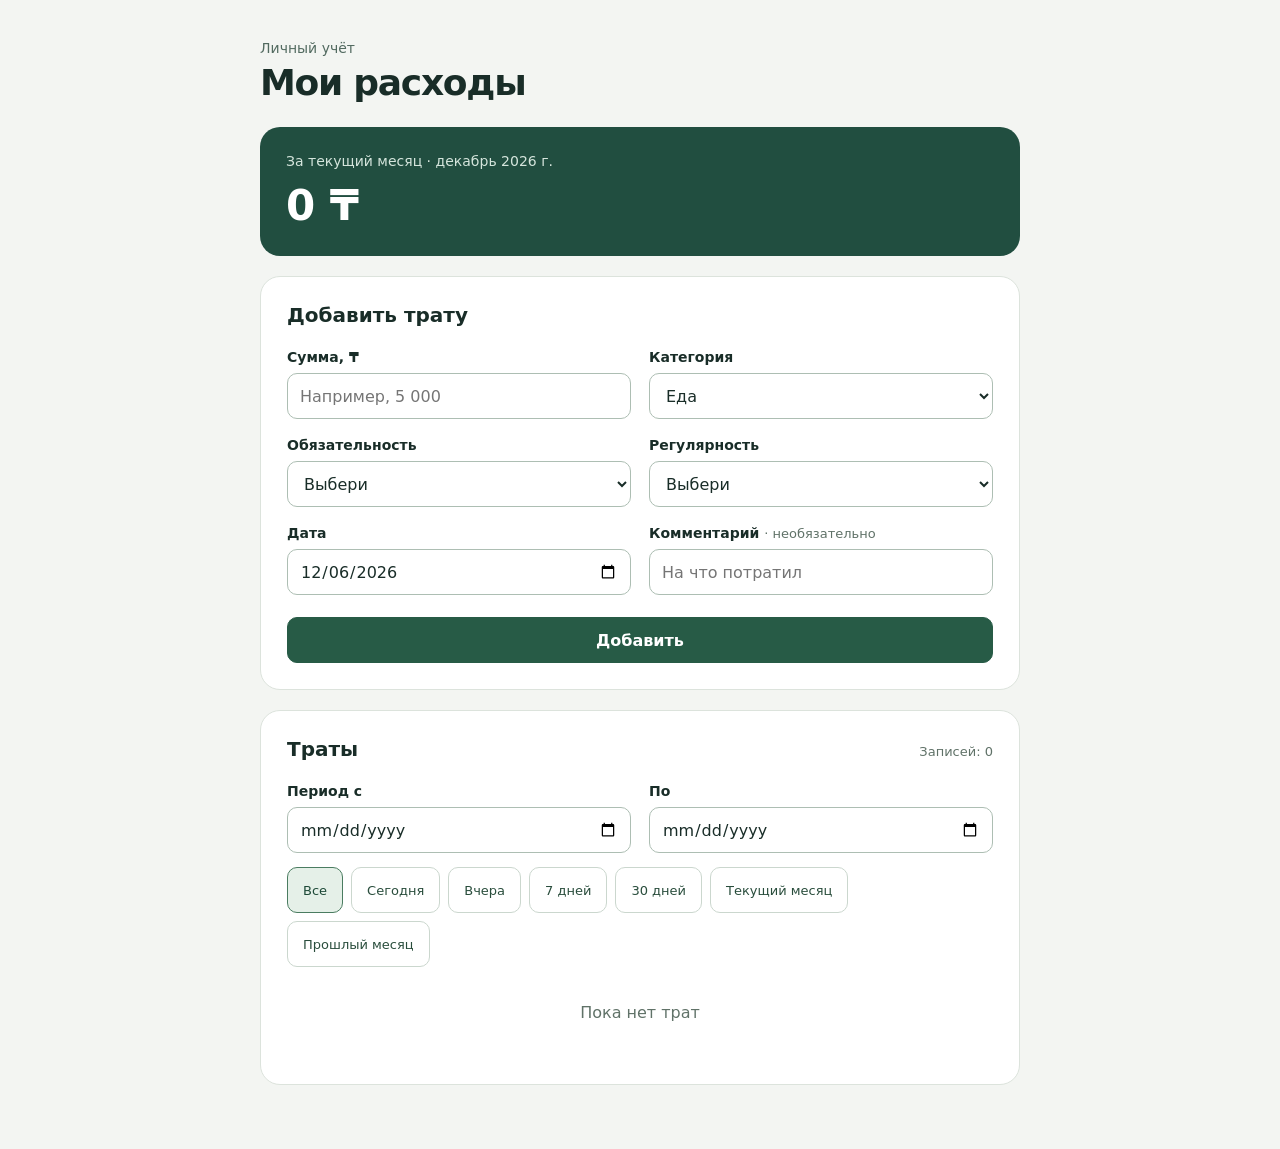
==== index.html @ bd961235 "Добавить поля обязательные не обязательные" ====
<!doctype html>
<html lang="ru">
<head>
  <meta charset="utf-8">
  <meta name="viewport" content="width=device-width, initial-scale=1">
  <meta name="color-scheme" content="light">
  <title>Мои расходы</title>
  <link rel="stylesheet" href="styles.css">
  <script src="script.js" defer></script>
</head>
<body>
  <main>
    <header><p class="eyebrow">Личный учёт</p><h1>Мои расходы</h1></header>
    <section class="summary" aria-label="Итог за текущий месяц">
      <p>За текущий месяц · <span id="month-label"></span></p>
      <strong id="month-total">0 ₸</strong>
    </section>
    <section class="card" aria-labelledby="form-title">
      <h2 id="form-title">Добавить трату</h2>
      <form id="expense-form" novalidate>
        <div class="form-grid">
          <div><label for="amount">Сумма, ₸</label><input id="amount" name="amount" type="text" inputmode="numeric" placeholder="Например, 5 000" required aria-describedby="amount-error"><p class="error" id="amount-error"></p></div>
          <div><label for="category">Категория</label><select id="category" name="category" required><option>Еда</option><option>Транспорт</option><option>Дом</option><option>покупки</option></select></div>
          <div><label for="necessity">Обязательность</label><select id="necessity" name="necessity" required aria-describedby="necessity-error"><option value="">Выбери</option><option value="required">Обязательная</option><option value="optional">Необязательная</option></select><p class="error" id="necessity-error" role="status"></p></div>
          <div><label for="regularity">Регулярность</label><select id="regularity" name="regularity" required aria-describedby="regularity-error"><option value="">Выбери</option><option value="regular">Регулярная</option><option value="irregular">Нерегулярная</option></select><p class="error" id="regularity-error" role="status"></p></div>
          <div><label for="date">Дата</label><input id="date" name="date" type="date" required aria-describedby="date-error"><p class="error" id="date-error"></p></div>
          <div><label for="comment">Комментарий <span class="muted">· необязательно</span></label><input id="comment" name="comment" type="text" placeholder="На что потратил"></div>
        </div>
        <button class="primary" type="submit">Добавить</button>
        <p id="form-status" role="status"></p>
      </form>
    </section>
    <section class="card" aria-labelledby="list-title">
      <div class="section-heading"><h2 id="list-title">Траты</h2><span class="muted" id="count"></span></div>
      <div class="period-fields">
        <div><label for="period-from">Период с</label><input id="period-from" type="date" aria-describedby="period-error"></div>
        <div><label for="period-to">По</label><input id="period-to" type="date" aria-describedby="period-error"></div>
      </div>
      <div class="presets" role="group" aria-label="Период списка">
        <button type="button" data-period="all" aria-pressed="true">Все</button>
        <button type="button" data-period="today" aria-pressed="false">Сегодня</button>
        <button type="button" data-period="yesterday" aria-pressed="false">Вчера</button>
        <button type="button" data-period="week" aria-pressed="false">7 дней</button>
        <button type="button" data-period="days30" aria-pressed="false">30 дней</button>
        <button type="button" data-period="month" aria-pressed="false">Текущий месяц</button>
        <button type="button" data-period="previous" aria-pressed="false">Прошлый месяц</button>
      </div>
      <p id="period-error" class="error" role="status"></p>
      <p id="storage-status" class="error" role="status"></p>
      <p id="empty" class="empty">Пока нет трат</p>
      <ul id="expense-list" aria-label="Список трат"></ul>
    </section>
  </main>
</body>
</html>
---- styles.css ----
:root { font-family: system-ui, -apple-system, sans-serif; color: #192d28; background: #f3f5f2; color-scheme: light; }
* { box-sizing: border-box; }
body { margin: 0; }
main { max-width: 800px; margin: 0 auto; padding: 40px 20px 64px; }
h1 { font-size: clamp(28px, 5vw, 36px); margin: 0 0 24px; letter-spacing: -.035em; }
h2 { font-size: 20px; margin: 0 0 22px; }
p { margin: 0; }
.eyebrow { color: #526a60; margin-bottom: 6px; font-size: 14px; }
.summary { background: #214e40; color: #fff; border-radius: 20px; padding: 26px; margin-bottom: 20px; }
.summary p { color: #d5e5dc; font-size: 14px; }
.summary strong { display: block; font-size: clamp(28px, 7vw, 42px); margin-top: 12px; overflow-wrap: anywhere; }
.card { background: #fff; border: 1px solid #dce3dc; border-radius: 20px; padding: 26px; margin-top: 20px; }
.form-grid, .period-fields { display: grid; grid-template-columns: repeat(2, minmax(0, 1fr)); gap: 18px; }
label { display: block; font-size: 14px; margin-bottom: 8px; font-weight: 600; }
input, select, button { min-height: 46px; font: inherit; border-radius: 10px; }
input, select { display: block; width: 100%; min-width: 0; border: 1px solid #adbeb3; background: #fff; color: #192d28; padding: 10px 12px; }
input[type="date"] { appearance: none; }
button { cursor: pointer; padding: 10px 15px; border: 1px solid #cbd7ce; color: #294d3c; background: #fff; }
button:hover { background: #edf4ee; }
button:focus-visible, input:focus-visible, select:focus-visible { outline: 3px solid #90b8a3; outline-offset: 3px; }
input[aria-invalid="true"] { border-color: #b33326; }
.primary { background: #275b46; border-color: #275b46; color: white; margin-top: 22px; width: 100%; font-weight: 600; }
.primary:hover { background: #1d4937; }
.muted { color: #607268; font-weight: 400; font-size: 13px; }
.error { color: #ad3024; font-size: 14px; line-height: 1.5; }
.error:not(:empty), #form-status:not(:empty) { margin-top: 10px; }
#form-status { font-size: 14px; color: #275b46; }
.section-heading { display: flex; align-items: baseline; justify-content: space-between; gap: 12px; }
.presets { display: flex; flex-wrap: wrap; gap: 8px; margin-top: 14px; }
.presets button { font-size: 13px; }
.presets button[aria-pressed="true"] { background: #e5f0e8; border-color: #4a7c60; color: #1d4937; }
.empty { text-align: center; color: #607268; padding: 36px 0 16px; }
ul { list-style: none; padding: 0; margin: 20px 0 0; }
.expense { border-top: 1px solid #e5eae5; padding: 18px 0; }
.expense:last-child { padding-bottom: 0; }
.expense-top { display: flex; justify-content: space-between; align-items: baseline; gap: 16px; }
.expense-amount { text-align: right; overflow-wrap: anywhere; min-width: 0; }
.expense-meta { color: #607268; font-size: 13px; margin-top: 6px; }
.expense-comment { margin-top: 10px; overflow-wrap: anywhere; white-space: pre-wrap; line-height: 1.5; }
[hidden] { display: none !important; }
@media (max-width: 540px) {
  main { padding: 24px 16px 40px; }
  .card, .summary { padding: 20px; border-radius: 16px; }
  .form-grid { grid-template-columns: minmax(0, 1fr); gap: 16px; }
  .period-fields { gap: 10px; }
  .period-fields input { padding: 10px 6px; font-size: 14px; }
}
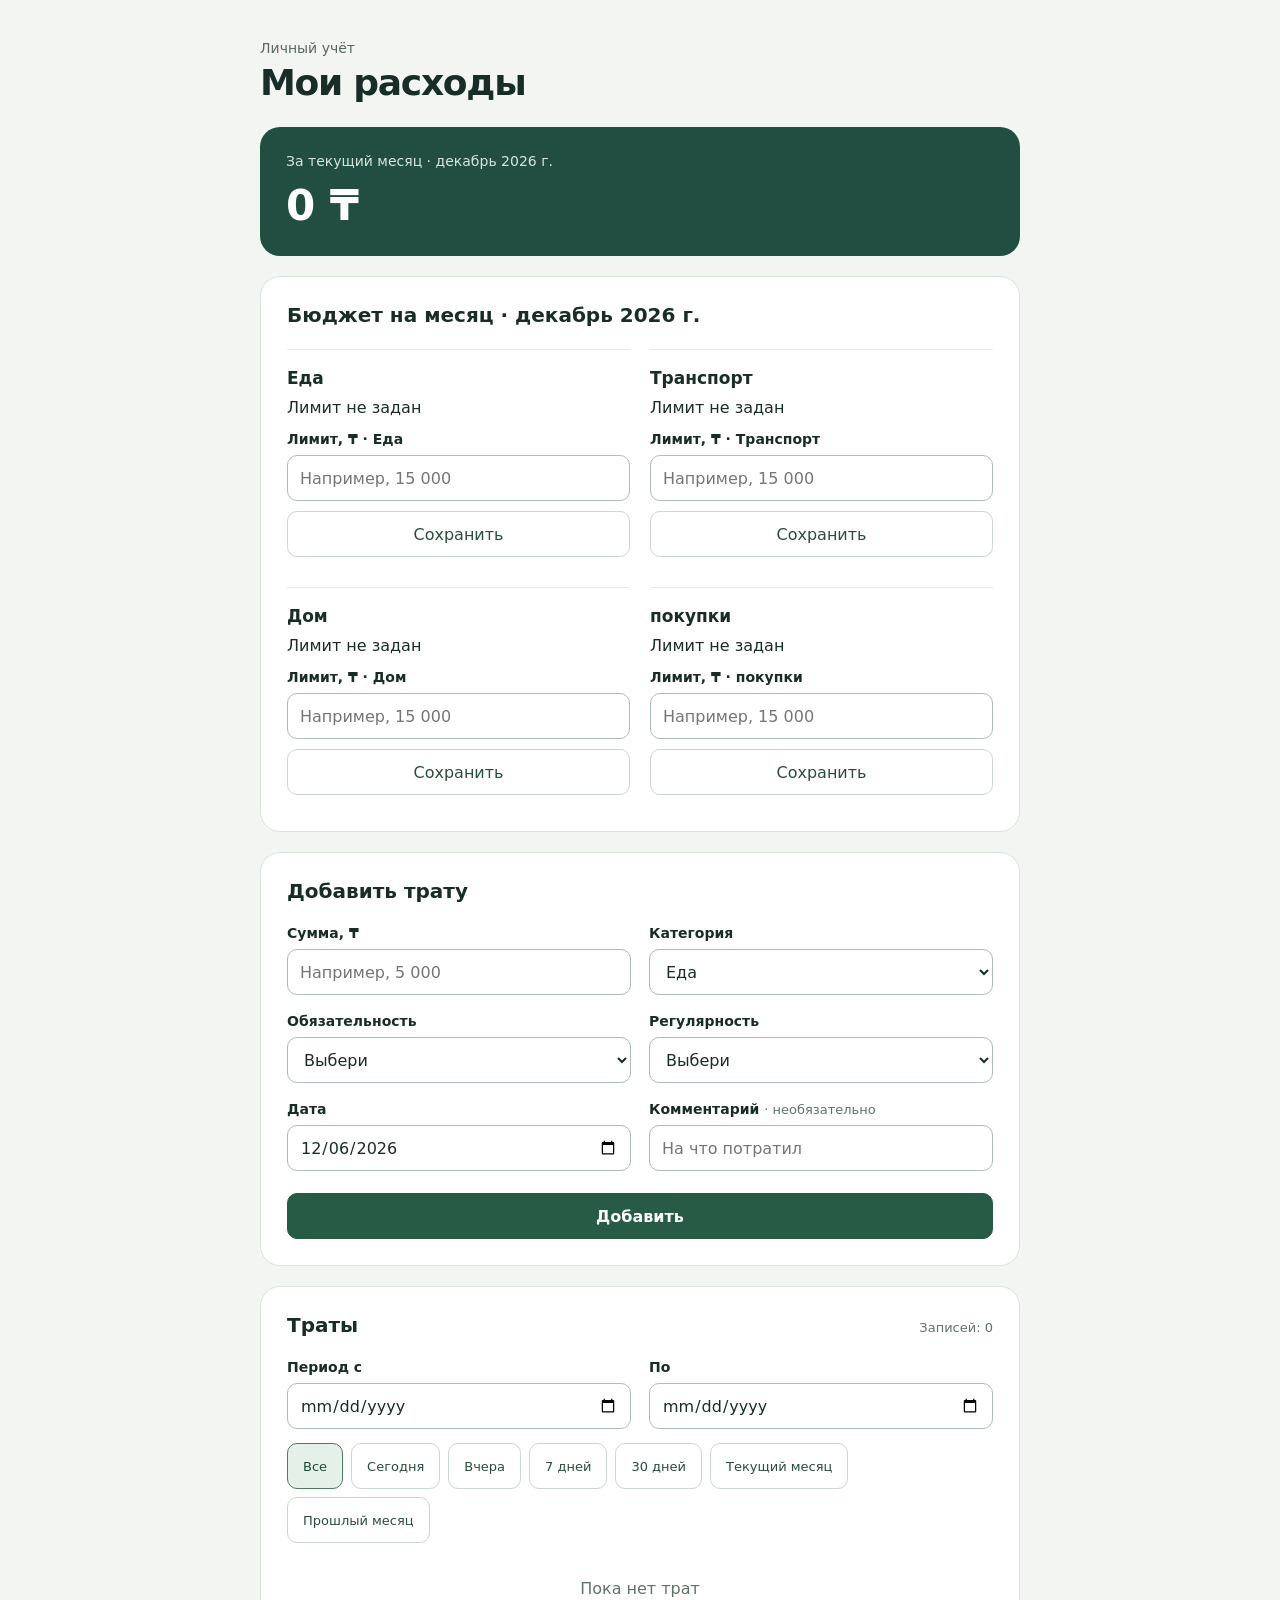
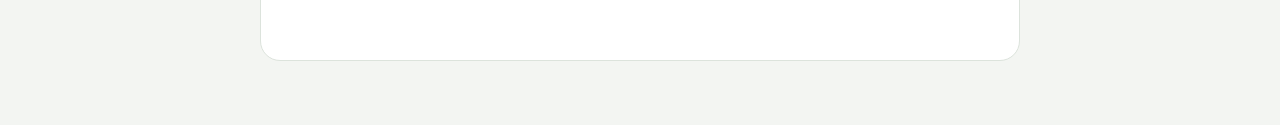
==== commit 856a61c1: "Добавлены месячные лимиты по категориям" ====
--- a/index.html
+++ b/index.html
@@ -14,6 +14,11 @@
     <section class="summary" aria-label="Итог за текущий месяц">
       <p>За текущий месяц · <span id="month-label"></span></p>
       <strong id="month-total">0 ₸</strong>
+    </section>
+    <section class="card" aria-labelledby="budget-title">
+      <h2 id="budget-title">Бюджет на месяц · <span id="budget-month"></span></h2>
+      <p id="budget-storage-status" class="error" role="status"></p>
+      <div id="budget-categories" class="budget-grid"></div>
     </section>
     <section class="card" aria-labelledby="form-title">
       <h2 id="form-title">Добавить трату</h2>
--- a/styles.css
+++ b/styles.css
@@ -11,6 +11,14 @@
 .summary strong { display: block; font-size: clamp(28px, 7vw, 42px); margin-top: 12px; overflow-wrap: anywhere; }
 .card { background: #fff; border: 1px solid #dce3dc; border-radius: 20px; padding: 26px; margin-top: 20px; }
 .form-grid, .period-fields { display: grid; grid-template-columns: repeat(2, minmax(0, 1fr)); gap: 18px; }
+.budget-grid { display: grid; grid-template-columns: repeat(2, minmax(0, 1fr)); gap: 20px; }
+.budget-category { min-width: 0; border-top: 1px solid #e5eae5; padding-top: 18px; }
+.budget-category h3 { font-size: 17px; margin: 0 0 10px; }
+.budget-category p { overflow-wrap: anywhere; }
+.budget-category label { margin-top: 14px; }
+.budget-category button { margin-top: 10px; width: 100%; }
+.budget-message { margin-top: 10px; font-size: 14px; }
+button:disabled { cursor: default; opacity: .6; }
 label { display: block; font-size: 14px; margin-bottom: 8px; font-weight: 600; }
 input, select, button { min-height: 46px; font: inherit; border-radius: 10px; }
 input, select { display: block; width: 100%; min-width: 0; border: 1px solid #adbeb3; background: #fff; color: #192d28; padding: 10px 12px; }
@@ -41,7 +49,7 @@
 @media (max-width: 540px) {
   main { padding: 24px 16px 40px; }
   .card, .summary { padding: 20px; border-radius: 16px; }
-  .form-grid { grid-template-columns: minmax(0, 1fr); gap: 16px; }
+  .form-grid, .budget-grid { grid-template-columns: minmax(0, 1fr); gap: 16px; }
   .period-fields { gap: 10px; }
   .period-fields input { padding: 10px 6px; font-size: 14px; }
 }
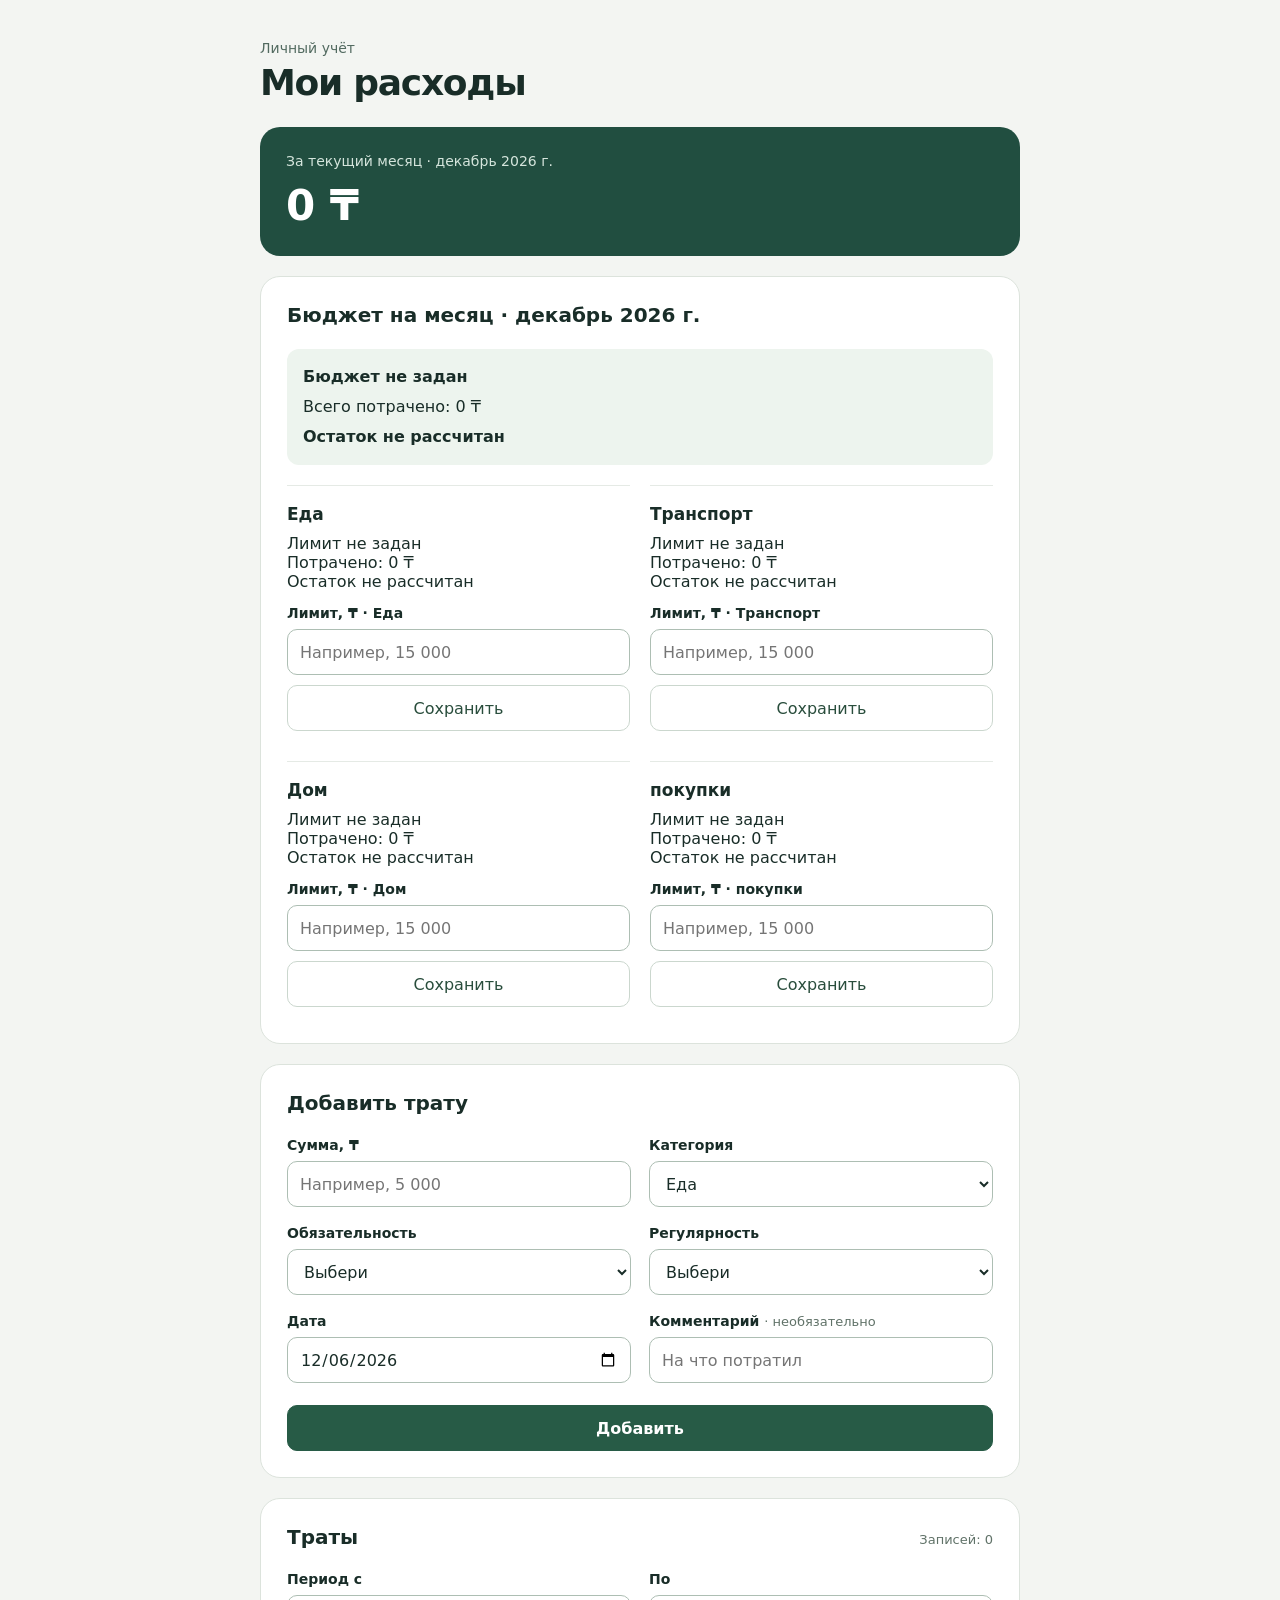
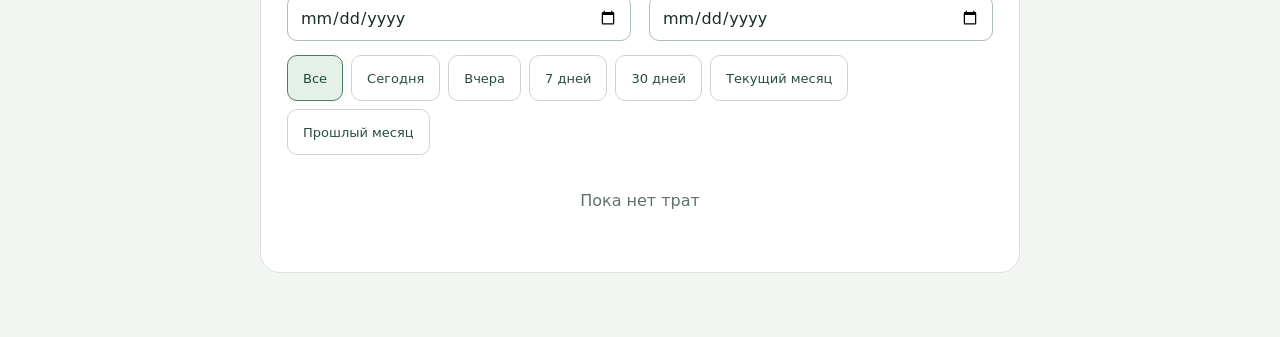
==== commit 6c9a491d: "Добавлен общий бюджет месяца" ====
--- a/index.html
+++ b/index.html
@@ -18,6 +18,13 @@
     <section class="card" aria-labelledby="budget-title">
       <h2 id="budget-title">Бюджет на месяц · <span id="budget-month"></span></h2>
       <p id="budget-storage-status" class="error" role="status"></p>
+      <div class="budget-overview" aria-label="Общий бюджет месяца">
+        <p id="budget-total">Бюджет не задан</p>
+        <p id="budget-spent">Всего потрачено: 0 ₸</p>
+        <p id="budget-remaining">Остаток не рассчитан</p>
+        <p id="budget-completeness" class="muted" hidden></p>
+        <p id="budget-warning" class="error" role="status" hidden></p>
+      </div>
       <div id="budget-categories" class="budget-grid"></div>
     </section>
     <section class="card" aria-labelledby="form-title">
--- a/styles.css
+++ b/styles.css
@@ -12,6 +12,10 @@
 .card { background: #fff; border: 1px solid #dce3dc; border-radius: 20px; padding: 26px; margin-top: 20px; }
 .form-grid, .period-fields { display: grid; grid-template-columns: repeat(2, minmax(0, 1fr)); gap: 18px; }
 .budget-grid { display: grid; grid-template-columns: repeat(2, minmax(0, 1fr)); gap: 20px; }
+.budget-overview { background: #edf4ee; border-radius: 12px; padding: 16px; margin: 16px 0 20px; }
+.budget-overview p { overflow-wrap: anywhere; line-height: 1.5; }
+.budget-overview p + p { margin-top: 6px; }
+#budget-total, #budget-remaining { font-weight: 600; }
 .budget-category { min-width: 0; border-top: 1px solid #e5eae5; padding-top: 18px; }
 .budget-category h3 { font-size: 17px; margin: 0 0 10px; }
 .budget-category p { overflow-wrap: anywhere; }
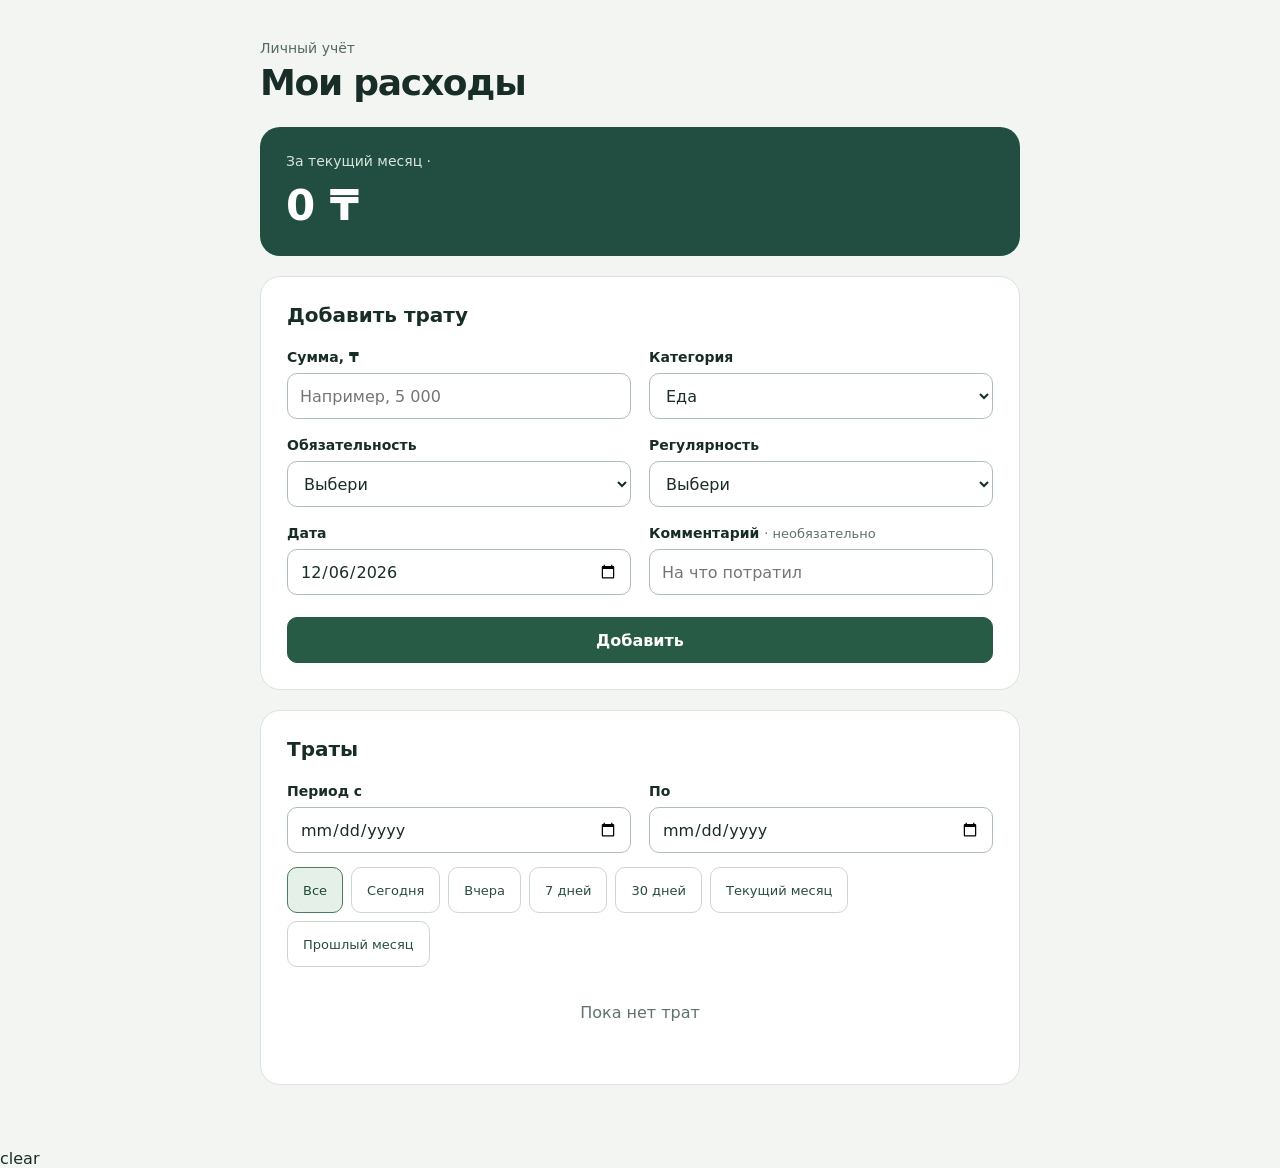
==== commit bf8c8059: "Сохранены текущие изменения страницы" ====
--- a/index.html
+++ b/index.html
@@ -14,18 +14,6 @@
     <section class="summary" aria-label="Итог за текущий месяц">
       <p>За текущий месяц · <span id="month-label"></span></p>
       <strong id="month-total">0 ₸</strong>
-    </section>
-    <section class="card" aria-labelledby="budget-title">
-      <h2 id="budget-title">Бюджет на месяц · <span id="budget-month"></span></h2>
-      <p id="budget-storage-status" class="error" role="status"></p>
-      <div class="budget-overview" aria-label="Общий бюджет месяца">
-        <p id="budget-total">Бюджет не задан</p>
-        <p id="budget-spent">Всего потрачено: 0 ₸</p>
-        <p id="budget-remaining">Остаток не рассчитан</p>
-        <p id="budget-completeness" class="muted" hidden></p>
-        <p id="budget-warning" class="error" role="status" hidden></p>
-      </div>
-      <div id="budget-categories" class="budget-grid"></div>
     </section>
     <section class="card" aria-labelledby="form-title">
       <h2 id="form-title">Добавить трату</h2>
@@ -65,3 +53,4 @@
   </main>
 </body>
 </html>
+clear
